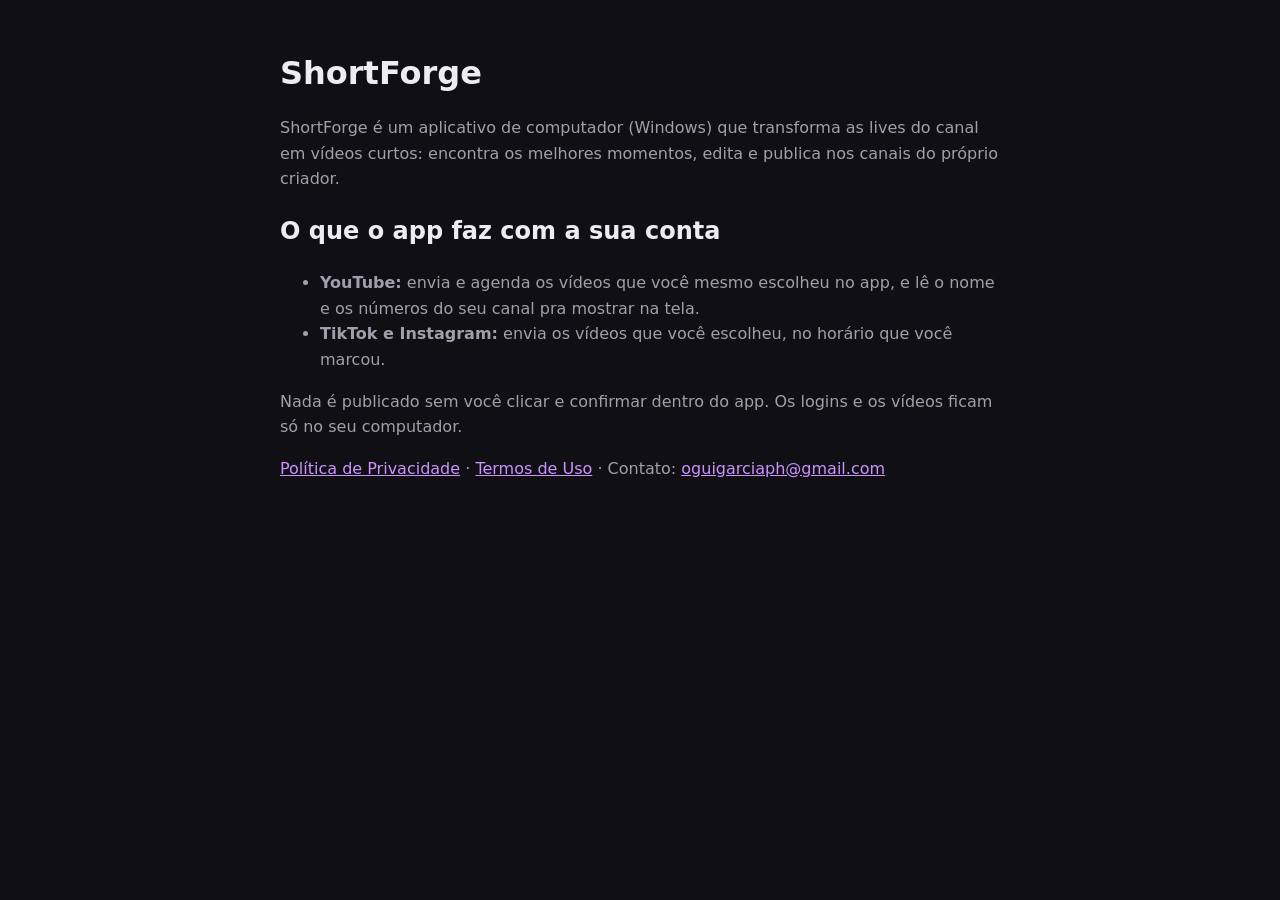
==== index.html @ 1c9fb638 "Páginas do ShortForge: início, privacidade e termos de uso" ====
<!doctype html>
<html lang="pt-BR">
<head>
<meta charset="utf-8">
<meta name="viewport" content="width=device-width, initial-scale=1">
<title>ShortForge</title>
<style>
  :root { --bg: #0f0f14; --fg: #ececf1; --muted: #a0a0ad; --accent: #cc92ff; }
  body { margin: 0; background: var(--bg); color: var(--fg); font: 16px/1.6 system-ui, sans-serif; }
  main { max-width: 720px; margin: 0 auto; padding: 48px 16px; }
  h1 { font-size: 2rem; margin: 0 0 8px; }
  p, li { color: var(--muted); }
  a { color: var(--accent); }
</style>
</head>
<body>
<main>
  <h1>ShortForge</h1>
  <p>ShortForge é um aplicativo de computador (Windows) que transforma as lives do canal em vídeos curtos: encontra os melhores momentos, edita e publica nos canais do próprio criador.</p>
  <h2>O que o app faz com a sua conta</h2>
  <ul>
    <li><strong>YouTube:</strong> envia e agenda os vídeos que você mesmo escolheu no app, e lê o nome e os números do seu canal pra mostrar na tela.</li>
    <li><strong>TikTok e Instagram:</strong> envia os vídeos que você escolheu, no horário que você marcou.</li>
  </ul>
  <p>Nada é publicado sem você clicar e confirmar dentro do app. Os logins e os vídeos ficam só no seu computador.</p>
  <p><a href="privacidade.html">Política de Privacidade</a> · <a href="termos.html">Termos de Uso</a> · Contato: <a href="mailto:oguigarciaph@gmail.com">oguigarciaph@gmail.com</a></p>
</main>
</body>
</html>
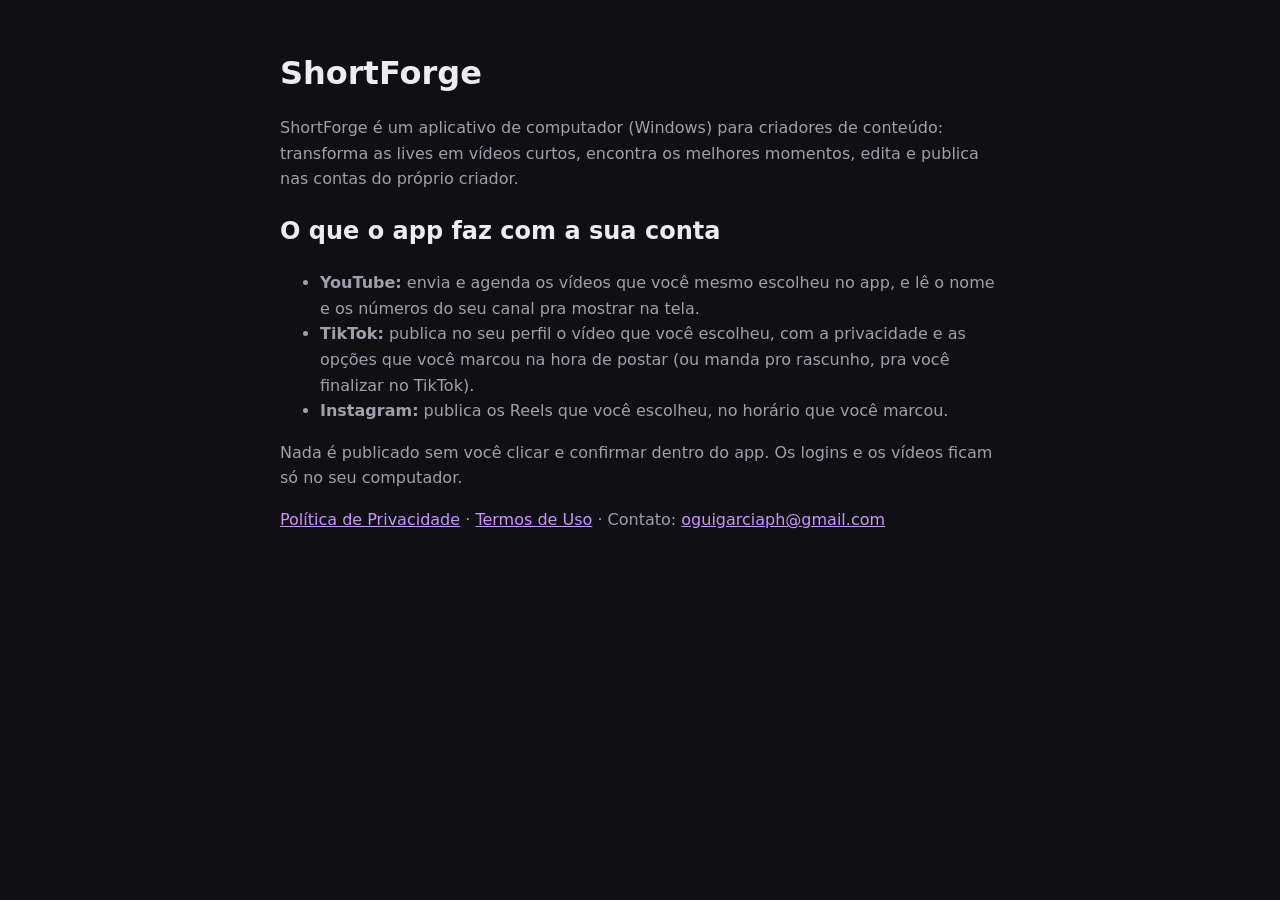
==== commit 0f59bb9f: "Páginas: app para criadores e publicação direta no TikTok" ====
--- a/index.html
+++ b/index.html
@@ -16,11 +16,12 @@
 <body>
 <main>
   <h1>ShortForge</h1>
-  <p>ShortForge é um aplicativo de computador (Windows) que transforma as lives do canal em vídeos curtos: encontra os melhores momentos, edita e publica nos canais do próprio criador.</p>
+  <p>ShortForge é um aplicativo de computador (Windows) para criadores de conteúdo: transforma as lives em vídeos curtos, encontra os melhores momentos, edita e publica nas contas do próprio criador.</p>
   <h2>O que o app faz com a sua conta</h2>
   <ul>
     <li><strong>YouTube:</strong> envia e agenda os vídeos que você mesmo escolheu no app, e lê o nome e os números do seu canal pra mostrar na tela.</li>
-    <li><strong>TikTok e Instagram:</strong> envia os vídeos que você escolheu, no horário que você marcou.</li>
+    <li><strong>TikTok:</strong> publica no seu perfil o vídeo que você escolheu, com a privacidade e as opções que você marcou na hora de postar (ou manda pro rascunho, pra você finalizar no TikTok).</li>
+    <li><strong>Instagram:</strong> publica os Reels que você escolheu, no horário que você marcou.</li>
   </ul>
   <p>Nada é publicado sem você clicar e confirmar dentro do app. Os logins e os vídeos ficam só no seu computador.</p>
   <p><a href="privacidade.html">Política de Privacidade</a> · <a href="termos.html">Termos de Uso</a> · Contato: <a href="mailto:oguigarciaph@gmail.com">oguigarciaph@gmail.com</a></p>
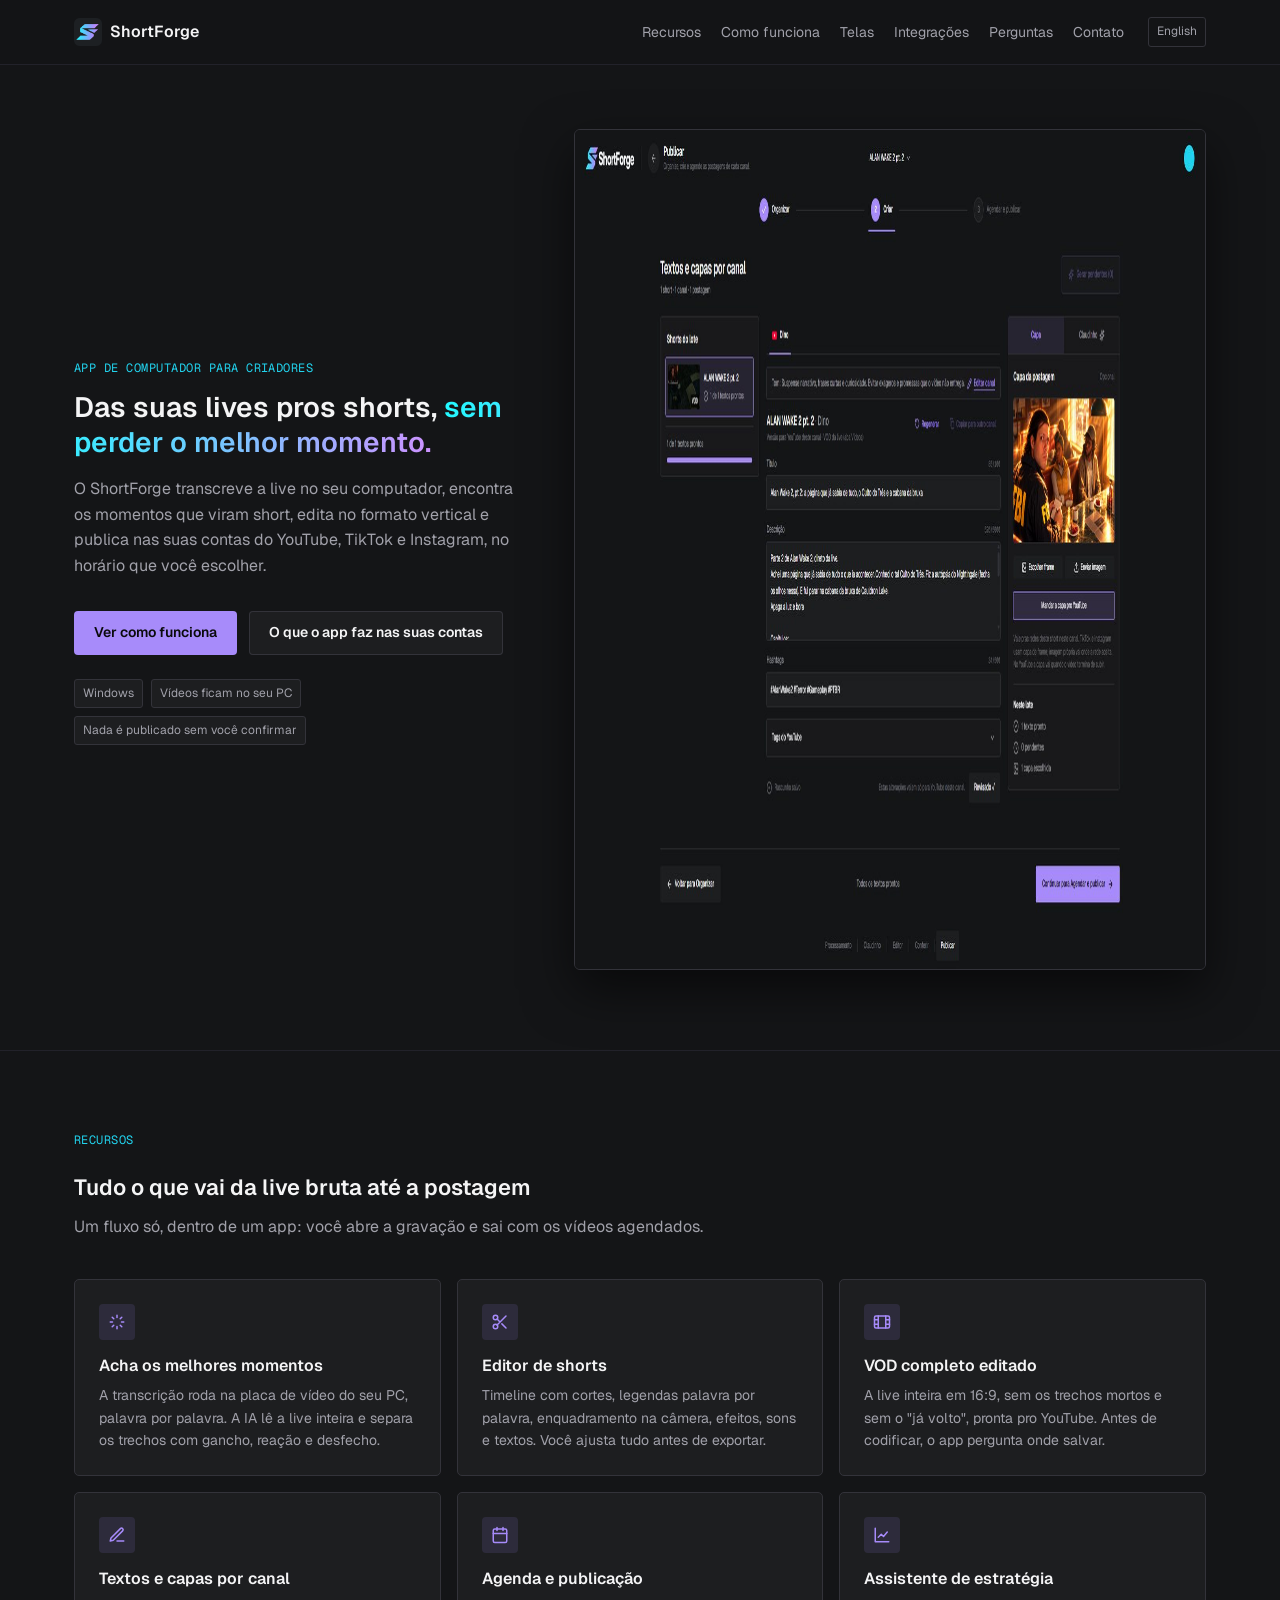
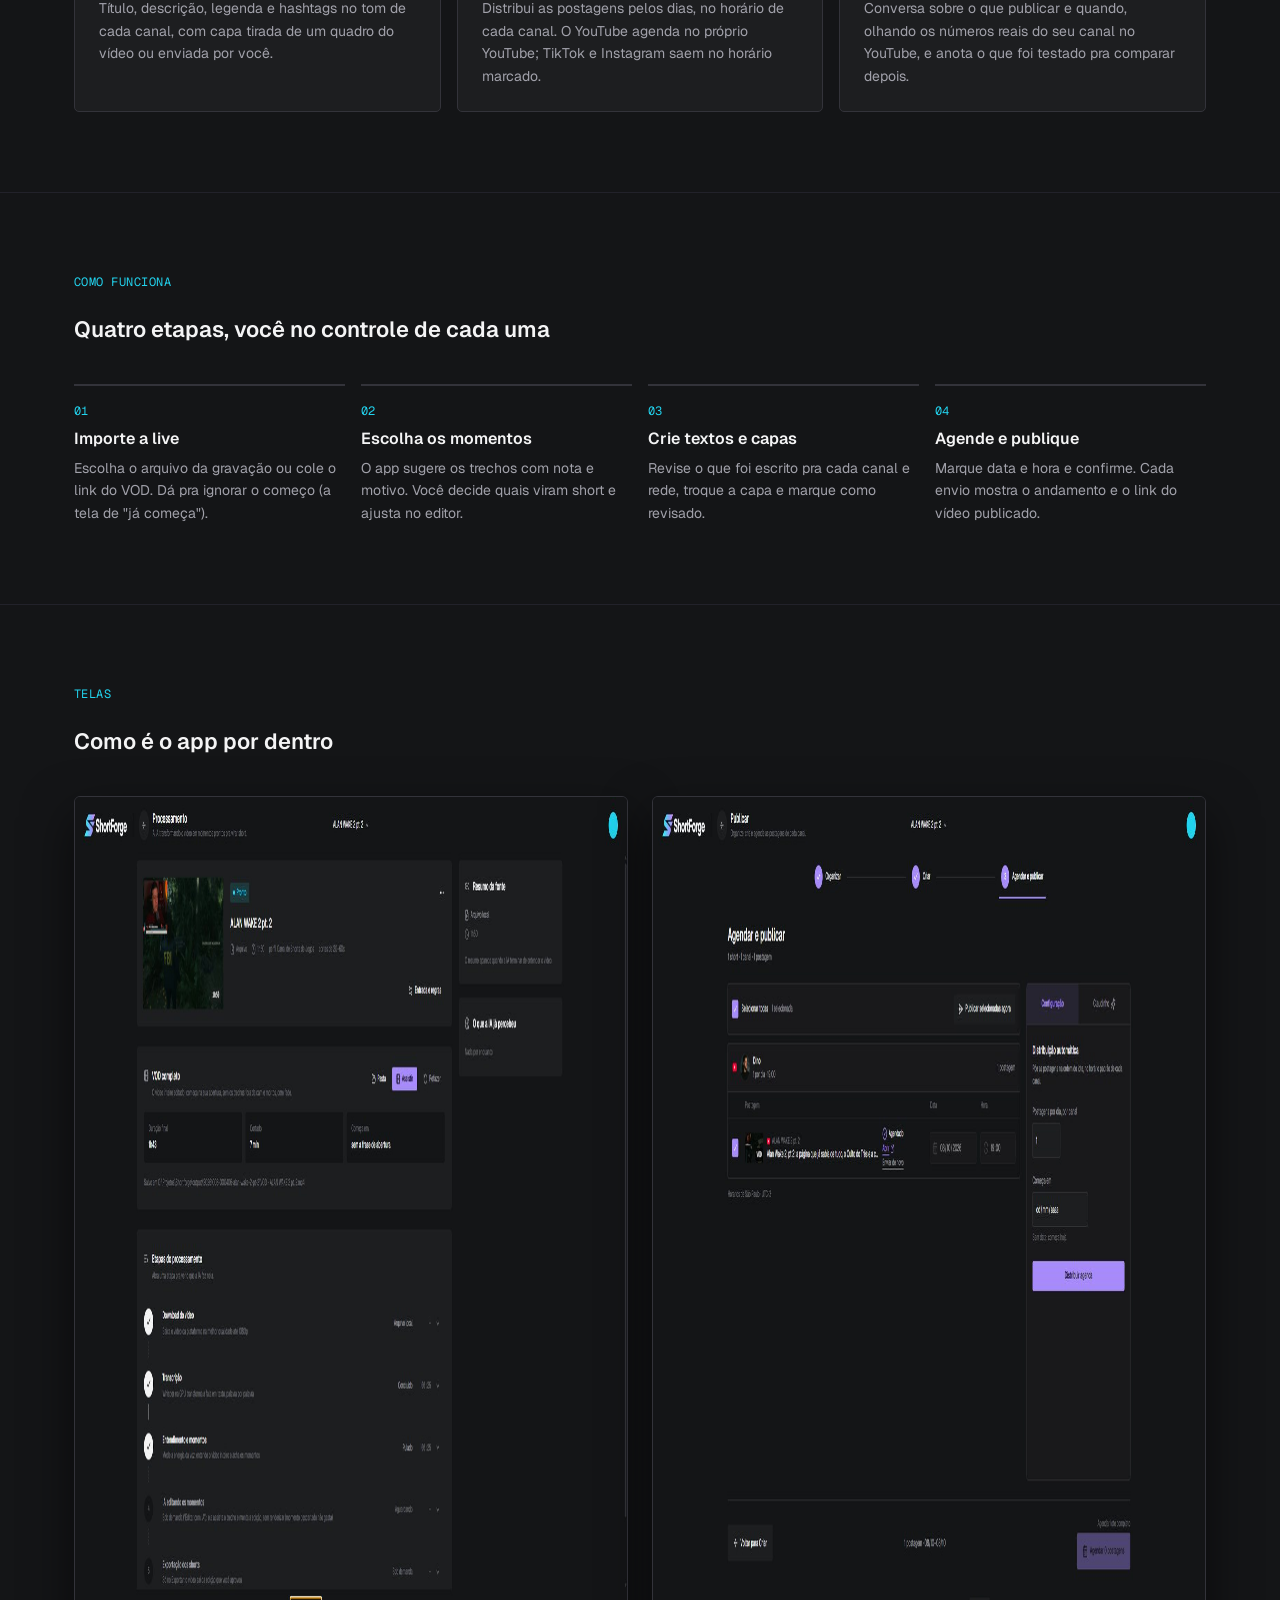
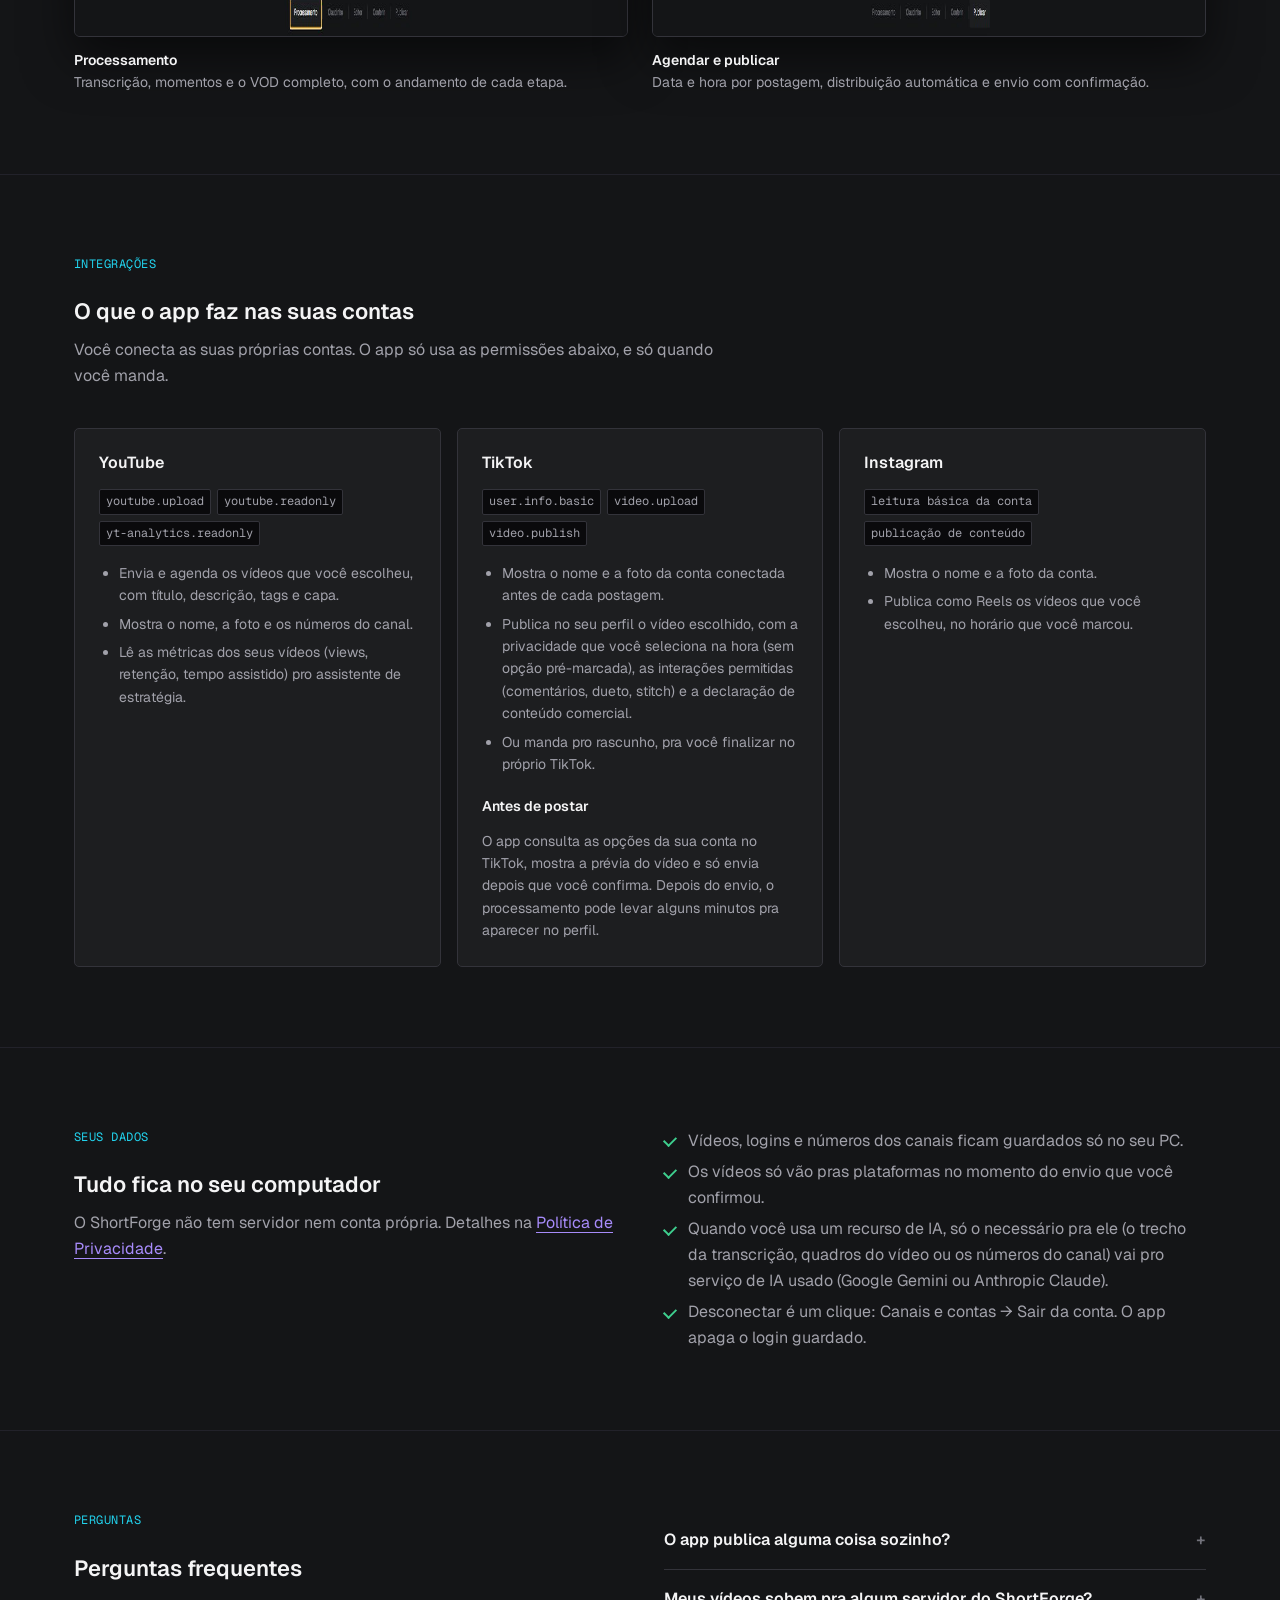
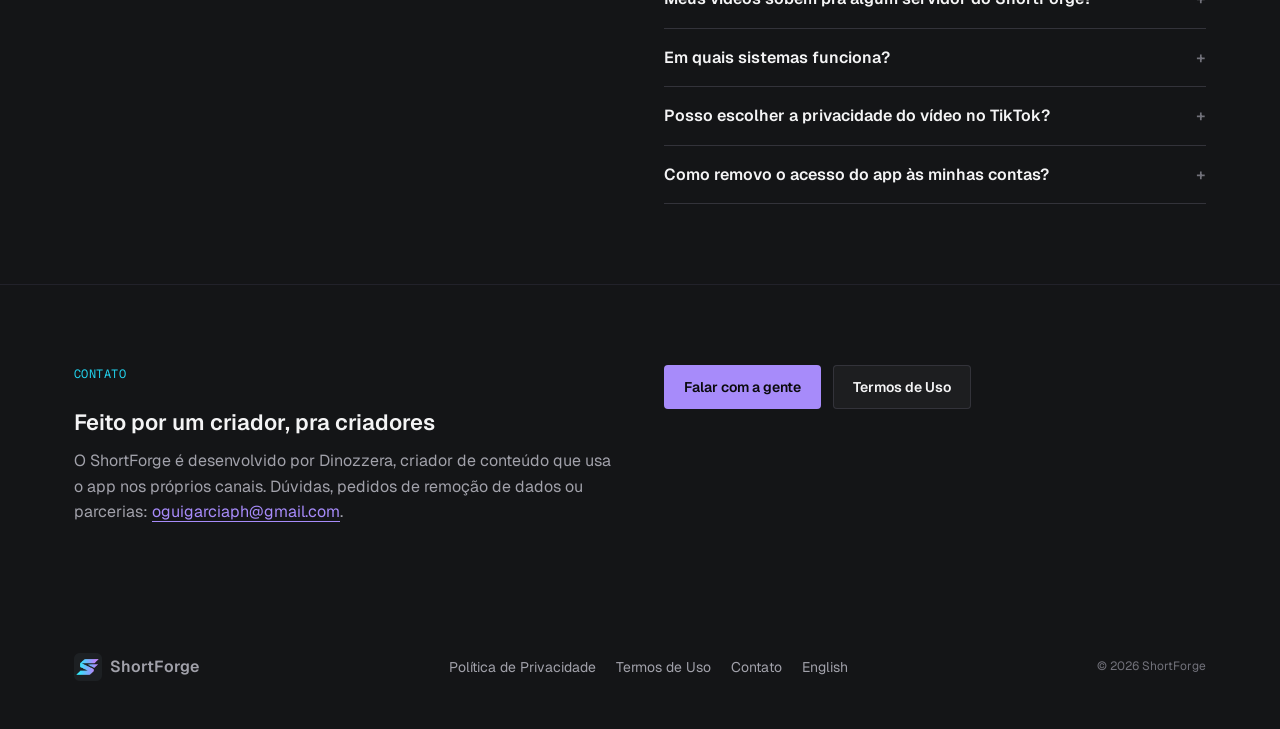
==== commit 3a43e384: "Site completo: página inicial com recursos, telas e integrações (PT/EN), favicon = ícone do app, pri" ====
--- a/index.html
+++ b/index.html
@@ -3,28 +3,227 @@
 <head>
 <meta charset="utf-8">
 <meta name="viewport" content="width=device-width, initial-scale=1">
-<title>ShortForge</title>
-<style>
-  :root { --bg: #0f0f14; --fg: #ececf1; --muted: #a0a0ad; --accent: #cc92ff; }
-  body { margin: 0; background: var(--bg); color: var(--fg); font: 16px/1.6 system-ui, sans-serif; }
-  main { max-width: 720px; margin: 0 auto; padding: 48px 16px; }
-  h1 { font-size: 2rem; margin: 0 0 8px; }
-  p, li { color: var(--muted); }
-  a { color: var(--accent); }
-</style>
+<title>ShortForge — das suas lives pros shorts</title>
+<meta name="description" content="ShortForge é um app de computador para criadores de conteúdo: encontra os melhores momentos das lives, edita os shorts e publica no YouTube, TikTok e Instagram do próprio criador.">
+<link rel="icon" href="favicon.ico" sizes="any">
+<link rel="icon" type="image/png" sizes="32x32" href="assets/icon-32.png">
+<link rel="icon" type="image/png" sizes="16x16" href="assets/icon-16.png">
+<link rel="apple-touch-icon" href="assets/icon-180.png">
+<meta property="og:title" content="ShortForge">
+<meta property="og:description" content="Das suas lives pros shorts: encontra, edita e publica nas suas contas.">
+<meta property="og:image" content="https://afkdino.github.io/shortforge/assets/icon-512.png">
+<link rel="alternate" hreflang="en" href="en.html">
+<link rel="preconnect" href="https://fonts.googleapis.com">
+<link rel="preconnect" href="https://fonts.gstatic.com" crossorigin>
+<link href="https://fonts.googleapis.com/css2?family=Geist:wght@400;500;600&family=Geist+Mono:wght@400;500&display=swap" rel="stylesheet">
+<link rel="stylesheet" href="assets/site.css">
 </head>
 <body>
+
+<header class="topo">
+  <div class="wrap">
+    <a class="logo" href="index.html"><img src="assets/icon-192.png" alt="" width="28" height="28">ShortForge</a>
+    <nav class="nav" aria-label="Seções">
+      <a href="#recursos">Recursos</a>
+      <a href="#como-funciona">Como funciona</a>
+      <a href="#telas">Telas</a>
+      <a href="#integracoes">Integrações</a>
+      <a href="#perguntas">Perguntas</a>
+      <a href="#contato">Contato</a>
+    </nav>
+    <a class="idioma" href="en.html" hreflang="en">English</a>
+  </div>
+</header>
+
 <main>
-  <h1>ShortForge</h1>
-  <p>ShortForge é um aplicativo de computador (Windows) para criadores de conteúdo: transforma as lives em vídeos curtos, encontra os melhores momentos, edita e publica nas contas do próprio criador.</p>
-  <h2>O que o app faz com a sua conta</h2>
-  <ul>
-    <li><strong>YouTube:</strong> envia e agenda os vídeos que você mesmo escolheu no app, e lê o nome e os números do seu canal pra mostrar na tela.</li>
-    <li><strong>TikTok:</strong> publica no seu perfil o vídeo que você escolheu, com a privacidade e as opções que você marcou na hora de postar (ou manda pro rascunho, pra você finalizar no TikTok).</li>
-    <li><strong>Instagram:</strong> publica os Reels que você escolheu, no horário que você marcou.</li>
-  </ul>
-  <p>Nada é publicado sem você clicar e confirmar dentro do app. Os logins e os vídeos ficam só no seu computador.</p>
-  <p><a href="privacidade.html">Política de Privacidade</a> · <a href="termos.html">Termos de Uso</a> · Contato: <a href="mailto:oguigarciaph@gmail.com">oguigarciaph@gmail.com</a></p>
+  <section class="hero">
+    <div class="wrap">
+      <div>
+        <span class="rotulo">App de computador para criadores</span>
+        <h1>Das suas lives pros shorts, <span class="marca">sem perder o melhor momento.</span></h1>
+        <p>O ShortForge transcreve a live no seu computador, encontra os momentos que viram short, edita no formato vertical e publica nas suas contas do YouTube, TikTok e Instagram, no horário que você escolher.</p>
+        <div class="acoes">
+          <a class="btn btn-accent" href="#como-funciona">Ver como funciona</a>
+          <a class="btn btn-sec" href="#integracoes">O que o app faz nas suas contas</a>
+        </div>
+        <div class="fatos">
+          <span class="chip">Windows</span>
+          <span class="chip">Vídeos ficam no seu PC</span>
+          <span class="chip">Nada é publicado sem você confirmar</span>
+        </div>
+      </div>
+      <img class="tela" src="assets/tela-criar.jpg" width="1600" height="841" alt="Tela Criar do ShortForge: título, descrição, hashtags e capa de uma postagem do YouTube">
+    </div>
+  </section>
+
+  <section id="recursos">
+    <div class="wrap">
+      <div class="cabeca">
+        <span class="rotulo">Recursos</span>
+        <h2>Tudo o que vai da live bruta até a postagem</h2>
+        <p>Um fluxo só, dentro de um app: você abre a gravação e sai com os vídeos agendados.</p>
+      </div>
+      <div class="grade">
+        <article class="card">
+          <span class="icone"><svg viewBox="0 0 24 24" fill="none" stroke="currentColor" stroke-width="2" stroke-linecap="round" stroke-linejoin="round" aria-hidden="true"><path d="M12 3v3M12 18v3M3 12h3M18 12h3M5.6 5.6l2.1 2.1M16.3 16.3l2.1 2.1M5.6 18.4l2.1-2.1M16.3 7.7l2.1-2.1"/></svg></span>
+          <h3>Acha os melhores momentos</h3>
+          <p>A transcrição roda na placa de vídeo do seu PC, palavra por palavra. A IA lê a live inteira e separa os trechos com gancho, reação e desfecho.</p>
+        </article>
+        <article class="card">
+          <span class="icone"><svg viewBox="0 0 24 24" fill="none" stroke="currentColor" stroke-width="2" stroke-linecap="round" stroke-linejoin="round" aria-hidden="true"><circle cx="6" cy="6" r="3"/><circle cx="6" cy="18" r="3"/><path d="M20 4 8.1 15.9M14.5 14.5 20 20M8.1 8.1 12 12"/></svg></span>
+          <h3>Editor de shorts</h3>
+          <p>Timeline com cortes, legendas palavra por palavra, enquadramento na câmera, efeitos, sons e textos. Você ajusta tudo antes de exportar.</p>
+        </article>
+        <article class="card">
+          <span class="icone"><svg viewBox="0 0 24 24" fill="none" stroke="currentColor" stroke-width="2" stroke-linecap="round" stroke-linejoin="round" aria-hidden="true"><rect x="2" y="4" width="20" height="16" rx="2"/><path d="M7 4v16M17 4v16M2 9h5M2 15h5M17 9h5M17 15h5"/></svg></span>
+          <h3>VOD completo editado</h3>
+          <p>A live inteira em 16:9, sem os trechos mortos e sem o "já volto", pronta pro YouTube. Antes de codificar, o app pergunta onde salvar.</p>
+        </article>
+        <article class="card">
+          <span class="icone"><svg viewBox="0 0 24 24" fill="none" stroke="currentColor" stroke-width="2" stroke-linecap="round" stroke-linejoin="round" aria-hidden="true"><path d="M12 20h9"/><path d="M16.5 3.5a2.1 2.1 0 0 1 3 3L7 19l-4 1 1-4Z"/></svg></span>
+          <h3>Textos e capas por canal</h3>
+          <p>Título, descrição, legenda e hashtags no tom de cada canal, com capa tirada de um quadro do vídeo ou enviada por você.</p>
+        </article>
+        <article class="card">
+          <span class="icone"><svg viewBox="0 0 24 24" fill="none" stroke="currentColor" stroke-width="2" stroke-linecap="round" stroke-linejoin="round" aria-hidden="true"><rect x="3" y="4" width="18" height="18" rx="2"/><path d="M16 2v4M8 2v4M3 10h18"/></svg></span>
+          <h3>Agenda e publicação</h3>
+          <p>Distribui as postagens pelos dias, no horário de cada canal. O YouTube agenda no próprio YouTube; TikTok e Instagram saem no horário marcado.</p>
+        </article>
+        <article class="card">
+          <span class="icone"><svg viewBox="0 0 24 24" fill="none" stroke="currentColor" stroke-width="2" stroke-linecap="round" stroke-linejoin="round" aria-hidden="true"><path d="M3 3v18h18"/><path d="m7 15 4-4 3 3 5-6"/></svg></span>
+          <h3>Assistente de estratégia</h3>
+          <p>Conversa sobre o que publicar e quando, olhando os números reais do seu canal no YouTube, e anota o que foi testado pra comparar depois.</p>
+        </article>
+      </div>
+    </div>
+  </section>
+
+  <section id="como-funciona">
+    <div class="wrap">
+      <div class="cabeca">
+        <span class="rotulo">Como funciona</span>
+        <h2>Quatro etapas, você no controle de cada uma</h2>
+      </div>
+      <div class="passos">
+        <div class="passo"><h3>Importe a live</h3><p>Escolha o arquivo da gravação ou cole o link do VOD. Dá pra ignorar o começo (a tela de "já começa").</p></div>
+        <div class="passo"><h3>Escolha os momentos</h3><p>O app sugere os trechos com nota e motivo. Você decide quais viram short e ajusta no editor.</p></div>
+        <div class="passo"><h3>Crie textos e capas</h3><p>Revise o que foi escrito pra cada canal e rede, troque a capa e marque como revisado.</p></div>
+        <div class="passo"><h3>Agende e publique</h3><p>Marque data e hora e confirme. Cada envio mostra o andamento e o link do vídeo publicado.</p></div>
+      </div>
+    </div>
+  </section>
+
+  <section id="telas">
+    <div class="wrap">
+      <div class="cabeca">
+        <span class="rotulo">Telas</span>
+        <h2>Como é o app por dentro</h2>
+      </div>
+      <div class="galeria">
+        <figure><img class="tela" src="assets/tela-processamento.jpg" width="1600" height="841" alt="Tela Processamento: etapas da live e o VOD completo pronto" loading="lazy"><figcaption><strong>Processamento</strong>Transcrição, momentos e o VOD completo, com o andamento de cada etapa.</figcaption></figure>
+        <figure><img class="tela" src="assets/tela-agendar.jpg" width="1600" height="841" alt="Tela Agendar e publicar: data e hora de cada postagem" loading="lazy"><figcaption><strong>Agendar e publicar</strong>Data e hora por postagem, distribuição automática e envio com confirmação.</figcaption></figure>
+      </div>
+    </div>
+  </section>
+
+  <section id="integracoes">
+    <div class="wrap">
+      <div class="cabeca">
+        <span class="rotulo">Integrações</span>
+        <h2>O que o app faz nas suas contas</h2>
+        <p>Você conecta as suas próprias contas. O app só usa as permissões abaixo, e só quando você manda.</p>
+      </div>
+      <div class="redes">
+        <article class="card">
+          <h3>YouTube</h3>
+          <div class="escopos"><code>youtube.upload</code><code>youtube.readonly</code><code>yt-analytics.readonly</code></div>
+          <ul>
+            <li>Envia e agenda os vídeos que você escolheu, com título, descrição, tags e capa.</li>
+            <li>Mostra o nome, a foto e os números do canal.</li>
+            <li>Lê as métricas dos seus vídeos (views, retenção, tempo assistido) pro assistente de estratégia.</li>
+          </ul>
+        </article>
+        <article class="card">
+          <h3>TikTok</h3>
+          <div class="escopos"><code>user.info.basic</code><code>video.upload</code><code>video.publish</code></div>
+          <ul>
+            <li>Mostra o nome e a foto da conta conectada antes de cada postagem.</li>
+            <li>Publica no seu perfil o vídeo escolhido, com a privacidade que você seleciona na hora (sem opção pré-marcada), as interações permitidas (comentários, dueto, stitch) e a declaração de conteúdo comercial.</li>
+            <li>Ou manda pro rascunho, pra você finalizar no próprio TikTok.</li>
+          </ul>
+          <h4>Antes de postar</h4>
+          <p>O app consulta as opções da sua conta no TikTok, mostra a prévia do vídeo e só envia depois que você confirma. Depois do envio, o processamento pode levar alguns minutos pra aparecer no perfil.</p>
+        </article>
+        <article class="card">
+          <h3>Instagram</h3>
+          <div class="escopos"><code>leitura básica da conta</code><code>publicação de conteúdo</code></div>
+          <ul>
+            <li>Mostra o nome e a foto da conta.</li>
+            <li>Publica como Reels os vídeos que você escolheu, no horário que você marcou.</li>
+          </ul>
+        </article>
+      </div>
+    </div>
+  </section>
+
+  <section id="dados">
+    <div class="wrap duas">
+      <div class="cabeca" style="margin-bottom:0">
+        <span class="rotulo">Seus dados</span>
+        <h2>Tudo fica no seu computador</h2>
+        <p>O ShortForge não tem servidor nem conta própria. Detalhes na <a href="privacidade.html">Política de Privacidade</a>.</p>
+      </div>
+      <ul class="lista-check">
+        <li>Vídeos, logins e números dos canais ficam guardados só no seu PC.</li>
+        <li>Os vídeos só vão pras plataformas no momento do envio que você confirmou.</li>
+        <li>Quando você usa um recurso de IA, só o necessário pra ele (o trecho da transcrição, quadros do vídeo ou os números do canal) vai pro serviço de IA usado (Google Gemini ou Anthropic Claude).</li>
+        <li>Desconectar é um clique: Canais e contas → Sair da conta. O app apaga o login guardado.</li>
+      </ul>
+    </div>
+  </section>
+
+  <section id="perguntas">
+    <div class="wrap duas">
+      <div class="cabeca" style="margin-bottom:0">
+        <span class="rotulo">Perguntas</span>
+        <h2>Perguntas frequentes</h2>
+      </div>
+      <div>
+        <details><summary>O app publica alguma coisa sozinho?</summary><p>Não. Toda postagem passa por uma confirmação sua. No agendamento, você confirma na hora de agendar e o envio acontece no horário marcado.</p></details>
+        <details><summary>Meus vídeos sobem pra algum servidor do ShortForge?</summary><p>Não existe servidor do ShortForge. O vídeo vai direto do seu computador pro YouTube, TikTok ou Instagram.</p></details>
+        <details><summary>Em quais sistemas funciona?</summary><p>Windows, com placa de vídeo NVIDIA pra transcrição e codificação rápidas.</p></details>
+        <details><summary>Posso escolher a privacidade do vídeo no TikTok?</summary><p>Sim, e é obrigatório: o app mostra as opções que a sua conta permite e não marca nenhuma por padrão.</p></details>
+        <details><summary>Como removo o acesso do app às minhas contas?</summary><p>No app, em Canais e contas → Sair da conta. Também dá pra revogar nas configurações de segurança do Google, do TikTok e do Instagram.</p></details>
+      </div>
+    </div>
+  </section>
+
+  <section id="contato" style="border-bottom:0">
+    <div class="wrap duas">
+      <div class="cabeca" style="margin-bottom:0">
+        <span class="rotulo">Contato</span>
+        <h2>Feito por um criador, pra criadores</h2>
+        <p>O ShortForge é desenvolvido por Dinozzera, criador de conteúdo que usa o app nos próprios canais. Dúvidas, pedidos de remoção de dados ou parcerias: <a href="mailto:oguigarciaph@gmail.com">oguigarciaph@gmail.com</a>.</p>
+      </div>
+      <div class="acoes" style="display:flex;gap:var(--space-3);flex-wrap:wrap">
+        <a class="btn btn-accent" href="mailto:oguigarciaph@gmail.com">Falar com a gente</a>
+        <a class="btn btn-sec" href="termos.html">Termos de Uso</a>
+      </div>
+    </div>
+  </section>
 </main>
+
+<footer class="rodape">
+  <div class="wrap">
+    <a class="logo" href="index.html"><img src="assets/icon-192.png" alt="" width="28" height="28">ShortForge</a>
+    <nav aria-label="Rodapé">
+      <a href="privacidade.html">Política de Privacidade</a>
+      <a href="termos.html">Termos de Uso</a>
+      <a href="mailto:oguigarciaph@gmail.com">Contato</a>
+      <a href="en.html" hreflang="en">English</a>
+    </nav>
+    <small>© 2026 ShortForge</small>
+  </div>
+</footer>
 </body>
 </html>
--- a/assets/site.css
+++ b/assets/site.css
@@ -0,0 +1,193 @@
+/* ShortForge — site. Tokens copiados de gui/src/styles/tokens.ts (o design system do app):
+   mesmas cores, fonte, escala de texto, espaçamento base 4px, raios baixos e visual plano. */
+:root {
+  --color-sunken: #0a0a0c;
+  --color-bg: #141517;
+  --color-surface: #1D1E20;
+  --color-border: #22222a;
+  --color-border-strong: #33333a;
+  --color-text-primary: #f4f4f5;
+  --color-text-secondary: #a1a1aa;
+  --color-text-muted: #71717a;
+  --color-accent-primary: #a78bfa;
+  --color-accent-secondary: #22d3ee;
+  --color-marca-a: #22F9FF;
+  --color-marca-b: #CC92FF;
+  --color-success: #3ecf8e;
+
+  --font-sans: "Geist", "Inter", system-ui, -apple-system, sans-serif;
+  --font-mono: "Geist Mono", "JetBrains Mono", ui-monospace, monospace;
+
+  --text-xs: 11px;
+  --text-sm: 12px;
+  --text-base: 14px;
+  --text-lg: 16px;
+  --text-xl: 18px;
+  --text-2xl: 22px;
+  --text-3xl: 28px;
+
+  --space-1: 4px;
+  --space-1-5: 6px;
+  --space-2: 8px;
+  --space-3: 12px;
+  --space-4: 16px;
+  --space-5: 20px;
+  --space-6: 24px;
+  --space-8: 32px;
+  --space-9: 36px;
+  --space-10: 40px;
+  --space-11: 44px;
+  --space-12: 48px;
+  --space-16: 64px;
+  --space-20: 80px;
+  --space-24: 96px;
+
+  --radius-md: 2px;
+  --radius-lg: 3px;
+  --radius-xl: 4px;
+  --radius-2xl: 5px;
+  --radius-3xl: 6px;
+  --radius-pill: 3px;
+
+  --elev-3: 0 8px 24px rgb(0 0 0 / 0.5);
+  --elev-4: 0 20px 50px rgb(0 0 0 / 0.55);
+  --glow-accent: 0 0 24px rgb(167 139 250 / 0.25);
+
+  --dur-fast: 120ms;
+  --ease-standard: cubic-bezier(0.2, 0, 0, 1);
+
+  --largura: 1180px;
+  color-scheme: dark;
+}
+
+* { box-sizing: border-box; }
+html { scroll-behavior: smooth; scroll-padding-top: 72px; }
+body {
+  margin: 0;
+  background: var(--color-bg);
+  color: var(--color-text-primary);
+  font: var(--text-lg)/1.6 var(--font-sans);
+  -webkit-font-smoothing: antialiased;
+}
+img { max-width: 100%; display: block; }
+a { color: var(--color-accent-primary); text-underline-offset: 4px; }
+a:hover { color: var(--color-text-primary); }
+code, .mono { font-family: var(--font-mono); font-size: var(--text-sm); }
+h1, h2, h3 { margin: 0; line-height: 1.25; font-weight: 600; }
+h1 { font-size: var(--text-3xl); }
+h2 { font-size: var(--text-2xl); }
+h3 { font-size: var(--text-lg); }
+p { margin: 0; color: var(--color-text-secondary); }
+ul { margin: 0; padding-left: var(--space-5); color: var(--color-text-secondary); }
+li + li { margin-top: var(--space-1-5); }
+strong { color: var(--color-text-primary); font-weight: 600; }
+
+.marca {
+  background: linear-gradient(90deg, var(--color-marca-a), var(--color-marca-b));
+  -webkit-background-clip: text;
+  background-clip: text;
+  color: transparent;
+}
+.wrap { max-width: var(--largura); margin: 0 auto; padding: 0 var(--space-6); }
+
+/* ---------- topo ---------- */
+.topo {
+  position: sticky; top: 0; z-index: 10;
+  background: color-mix(in srgb, var(--color-bg) 88%, transparent);
+  backdrop-filter: blur(12px);
+  border-bottom: 1px solid var(--color-border);
+}
+.topo .wrap { display: flex; align-items: center; gap: var(--space-6); height: 64px; }
+.logo { display: flex; align-items: center; gap: var(--space-2); color: var(--color-text-primary); text-decoration: none; font-weight: 600; font-size: var(--text-lg); }
+.logo img { width: 28px; height: 28px; }
+.nav { display: flex; gap: var(--space-5); margin-left: auto; font-size: var(--text-base); }
+.nav a { color: var(--color-text-secondary); text-decoration: none; }
+.nav a:hover { color: var(--color-text-primary); }
+.idioma { font-size: var(--text-sm); color: var(--color-text-secondary); text-decoration: none; border: 1px solid var(--color-border-strong); border-radius: var(--radius-pill); padding: var(--space-1) var(--space-2); }
+
+/* ---------- botões (alturas do DS: md 36 / lg 44) ---------- */
+.btn {
+  display: inline-flex; align-items: center; gap: var(--space-2);
+  height: var(--space-11); padding: 0 var(--space-5);
+  border-radius: var(--radius-xl); font-size: var(--text-base); font-weight: 600;
+  text-decoration: none; transition: background var(--dur-fast) var(--ease-standard);
+}
+.btn-accent { background: var(--color-accent-primary); color: var(--color-sunken); }
+.btn-accent:hover { background: color-mix(in srgb, var(--color-accent-primary) 85%, white); color: var(--color-sunken); }
+.btn-sec { background: var(--color-surface); color: var(--color-text-primary); box-shadow: inset 0 0 0 1px var(--color-border-strong); }
+.btn-sec:hover { background: var(--color-border-strong); }
+
+/* ---------- seções ---------- */
+section { padding: var(--space-20) 0; border-bottom: 1px solid var(--color-border); }
+.rotulo { display: inline-block; font-family: var(--font-mono); font-size: var(--text-sm); color: var(--color-accent-secondary); letter-spacing: 0.04em; text-transform: uppercase; margin-bottom: var(--space-3); }
+.cabeca { max-width: 640px; display: flex; flex-direction: column; gap: var(--space-3); margin-bottom: var(--space-10); }
+
+.hero { padding: var(--space-16) 0 var(--space-20); }
+.hero .wrap { display: grid; grid-template-columns: minmax(0, 5fr) minmax(0, 7fr); gap: var(--space-12); align-items: center; }
+.hero h1 { font-size: var(--text-3xl); }
+.hero p { margin-top: var(--space-4); font-size: var(--text-lg); }
+.hero .acoes { display: flex; flex-wrap: wrap; gap: var(--space-3); margin-top: var(--space-8); }
+.hero .fatos { display: flex; flex-wrap: wrap; gap: var(--space-2); margin-top: var(--space-6); }
+.chip { font-size: var(--text-sm); color: var(--color-text-secondary); background: var(--color-surface); border: 1px solid var(--color-border-strong); border-radius: var(--radius-pill); padding: var(--space-1) var(--space-2); }
+.tela { border-radius: var(--radius-3xl); border: 1px solid var(--color-border-strong); box-shadow: var(--elev-4); overflow: hidden; background: var(--color-sunken); }
+
+.grade { display: grid; grid-template-columns: repeat(3, minmax(0, 1fr)); gap: var(--space-4); }
+.card { background: var(--color-surface); border: 1px solid var(--color-border-strong); border-radius: var(--radius-2xl); padding: var(--space-6); display: flex; flex-direction: column; gap: var(--space-2); }
+.card p, .card li { font-size: var(--text-base); }
+.icone { width: var(--space-9); height: var(--space-9); border-radius: var(--radius-xl); display: grid; place-items: center; background: color-mix(in srgb, var(--color-accent-primary) 12%, transparent); color: var(--color-accent-primary); margin-bottom: var(--space-2); }
+.icone svg { width: 18px; height: 18px; }
+
+.passos { display: grid; grid-template-columns: repeat(4, minmax(0, 1fr)); gap: var(--space-4); counter-reset: passo; }
+.passo { border-top: 2px solid var(--color-border-strong); padding-top: var(--space-4); display: flex; flex-direction: column; gap: var(--space-2); }
+.passo::before { counter-increment: passo; content: "0" counter(passo); font-family: var(--font-mono); font-size: var(--text-sm); color: var(--color-accent-secondary); }
+.passo p { font-size: var(--text-base); }
+
+.galeria { display: grid; grid-template-columns: repeat(2, minmax(0, 1fr)); gap: var(--space-6); }
+.galeria figure { margin: 0; display: flex; flex-direction: column; gap: var(--space-3); }
+.galeria figcaption { font-size: var(--text-base); color: var(--color-text-secondary); }
+.galeria figcaption strong { display: block; }
+
+.redes { display: grid; grid-template-columns: repeat(3, minmax(0, 1fr)); gap: var(--space-4); }
+.escopos { display: flex; flex-wrap: wrap; gap: var(--space-1-5); margin: var(--space-2) 0; }
+.escopos code { background: var(--color-sunken); border: 1px solid var(--color-border-strong); border-radius: var(--radius-md); padding: 2px var(--space-1-5); color: var(--color-text-secondary); }
+.card h4 { margin: var(--space-3) 0 var(--space-1); font-size: var(--text-base); font-weight: 600; color: var(--color-text-primary); }
+
+.duas { display: grid; grid-template-columns: minmax(0, 1fr) minmax(0, 1fr); gap: var(--space-12); align-items: start; }
+.lista-check { list-style: none; padding: 0; }
+.lista-check li { position: relative; padding-left: var(--space-6); }
+.lista-check li::before { content: ""; position: absolute; left: 0; top: 0.55em; width: 10px; height: 6px; border-left: 2px solid var(--color-success); border-bottom: 2px solid var(--color-success); transform: rotate(-45deg); }
+
+details { border-bottom: 1px solid var(--color-border-strong); padding: var(--space-4) 0; }
+details summary { cursor: pointer; font-weight: 600; list-style: none; display: flex; justify-content: space-between; gap: var(--space-4); }
+details summary::-webkit-details-marker { display: none; }
+details summary::after { content: "+"; color: var(--color-text-muted); font-family: var(--font-mono); }
+details[open] summary::after { content: "–"; }
+details p { margin-top: var(--space-2); font-size: var(--text-base); }
+
+/* ---------- rodapé ---------- */
+.rodape { padding: var(--space-12) 0; font-size: var(--text-base); }
+.rodape .wrap { display: flex; flex-wrap: wrap; gap: var(--space-6); align-items: center; justify-content: space-between; }
+.rodape nav { display: flex; flex-wrap: wrap; gap: var(--space-5); }
+.rodape a { color: var(--color-text-secondary); text-decoration: none; }
+.rodape a:hover { color: var(--color-text-primary); }
+.rodape small { color: var(--color-text-muted); font-size: var(--text-sm); }
+
+/* ---------- páginas de texto (privacidade, termos) ---------- */
+.doc { max-width: 760px; margin: 0 auto; padding: var(--space-16) var(--space-6) var(--space-20); }
+.doc h1 { margin-bottom: var(--space-2); }
+.doc h2 { font-size: var(--text-xl); margin: var(--space-10) 0 var(--space-3); }
+.doc p + p, .doc p + ul, .doc ul + p { margin-top: var(--space-3); }
+.doc .data { font-size: var(--text-base); color: var(--color-text-muted); margin-bottom: var(--space-6); }
+
+@media (max-width: 960px) {
+  .hero .wrap, .duas, .galeria { grid-template-columns: minmax(0, 1fr); }
+  .grade, .redes, .passos { grid-template-columns: repeat(2, minmax(0, 1fr)); }
+  .nav { display: none; }
+  .idioma { margin-left: auto; }
+}
+@media (max-width: 600px) {
+  .wrap { padding: 0 var(--space-4); }
+  .grade, .redes, .galeria, .passos { grid-template-columns: minmax(0, 1fr); }
+  section { padding: var(--space-12) 0; }
+  .doc { padding: var(--space-10) var(--space-4) var(--space-16); }
+}
